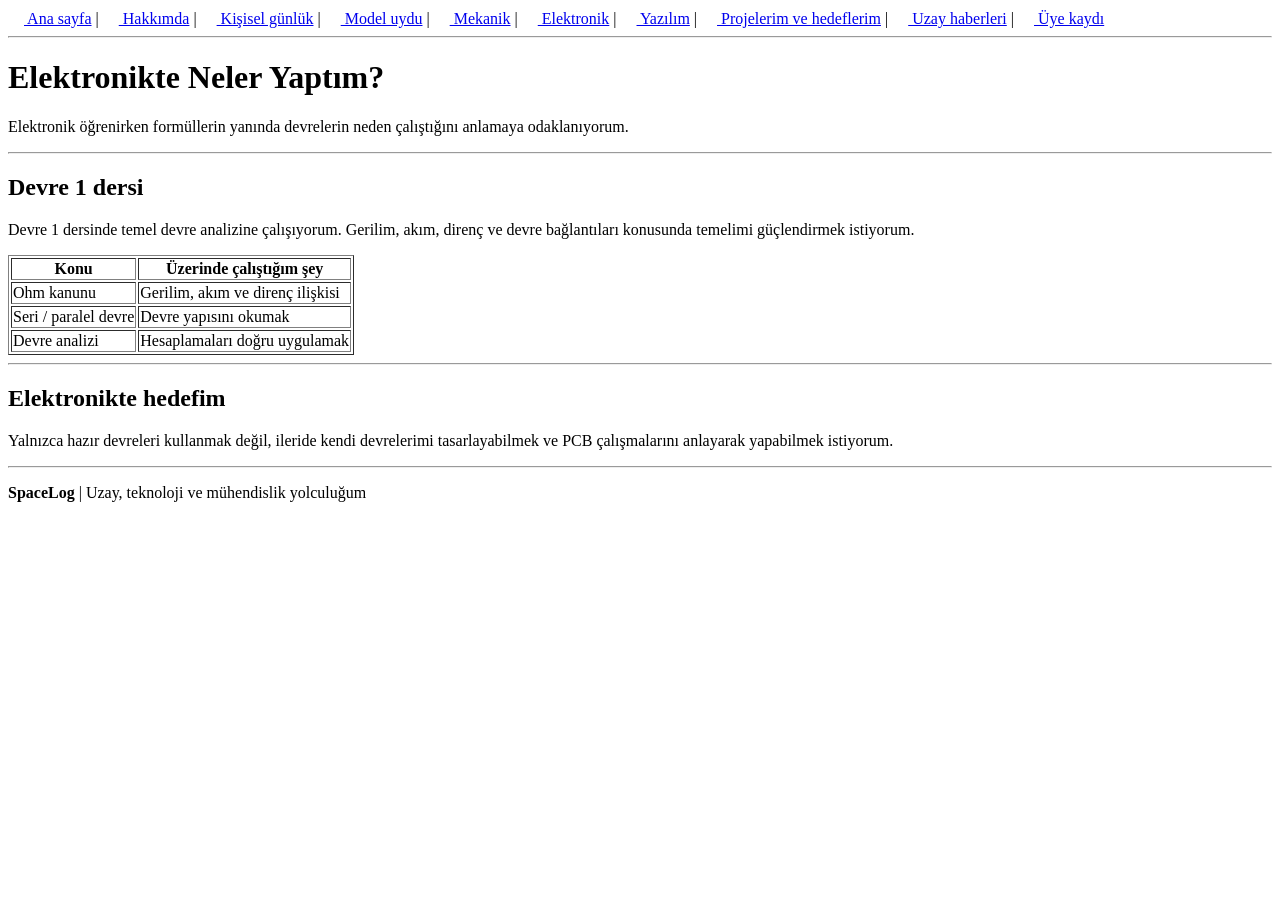
==== elektronik.html @ 5f001775 "Hafta 1 - HTML ve CSS dosyalari" ====
<!DOCTYPE html>
<html lang="tr">
    <head>
        <meta charset="UTF-8">
        <title>SpaceLog | Elektronik Günlüğüm</title>
        <link rel="stylesheet" href="css/stil.css">
    </head>
    <body>
        <a href="index.html"><img src="img/home.png" width="16" height="16" alt=""> Ana sayfa</a>
        |
        <a href="hakkimda.html"><img src="img/minik-yildiz.png" width="16" height="16" alt=""> Hakkımda</a>
        |
        <a href="gunluk.html"><img src="img/minik-yildiz.png" width="16" height="16" alt=""> Kişisel günlük</a>
        |
        <a href="uydu.html"><img src="img/minik-uydu.png" width="16" height="16" alt=""> Model uydu</a>
        |
        <a href="mekanik.html"><img src="img/minik-arac.png" width="16" height="16" alt=""> Mekanik</a>
        |
        <a href="elektronik.html"><img src="img/minik-cip.png" width="16" height="16" alt=""> Elektronik</a>
        |
        <a href="yazilim.html"><img src="img/minik-cip.png" width="16" height="16" alt=""> Yazılım</a>
        |
        <a href="hedefler.html"><img src="img/minik-roket.png" width="16" height="16" alt=""> Projelerim ve hedeflerim</a>
        |
        <a href="haberler.html"><img src="img/minik-roket.png" width="16" height="16" alt=""> Uzay haberleri</a>
        |
        <a href="uyelik.html"><img src="img/minik-yildiz.png" width="16" height="16" alt=""> Üye kaydı</a>
        <hr>
        <h1>Elektronikte Neler Yaptım?</h1>
        <p>Elektronik öğrenirken formüllerin yanında devrelerin neden çalıştığını anlamaya odaklanıyorum.</p>
        <hr>
        <h2>Devre 1 dersi</h2>
        <p>Devre 1 dersinde temel devre analizine çalışıyorum. Gerilim, akım, direnç ve devre bağlantıları konusunda temelimi güçlendirmek istiyorum.</p>
        <table border="1">
            <tr>
                <th>Konu</th>
                <th>Üzerinde çalıştığım şey</th>
            </tr>
            <tr>
                <td>Ohm kanunu</td>
                <td>Gerilim, akım ve direnç ilişkisi</td>
            </tr>
            <tr>
                <td>Seri / paralel devre</td>
                <td>Devre yapısını okumak</td>
            </tr>
            <tr>
                <td>Devre analizi</td>
                <td>Hesaplamaları doğru uygulamak</td>
            </tr>
        </table>
        <hr>
        <h2>Elektronikte hedefim</h2>
        <p>Yalnızca hazır devreleri kullanmak değil, ileride kendi devrelerimi tasarlayabilmek ve PCB çalışmalarını anlayarak yapabilmek istiyorum.</p>
        <hr>
        <p><strong>SpaceLog</strong> | Uzay, teknoloji ve mühendislik yolculuğum</p>
    </body>
</html>
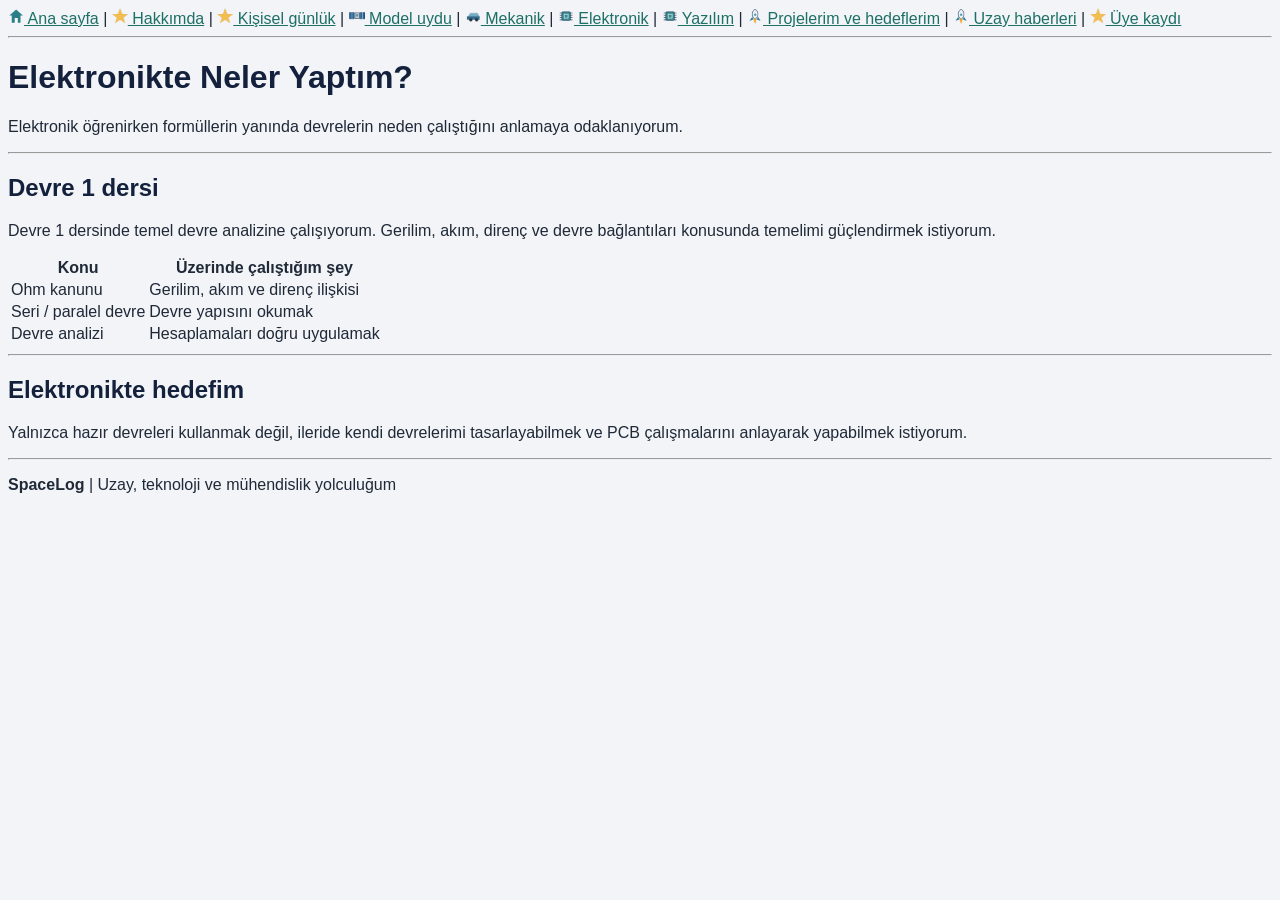
==== commit 1bddb8e4: "Hafta 2 - HTML ve tablo duzenlemeleri" ====
--- a/elektronik.html
+++ b/elektronik.html
@@ -26,12 +26,13 @@
         |
         <a href="uyelik.html"><img src="img/minik-yildiz.png" width="16" height="16" alt=""> Üye kaydı</a>
         <hr>
+        <main>
         <h1>Elektronikte Neler Yaptım?</h1>
         <p>Elektronik öğrenirken formüllerin yanında devrelerin neden çalıştığını anlamaya odaklanıyorum.</p>
         <hr>
         <h2>Devre 1 dersi</h2>
         <p>Devre 1 dersinde temel devre analizine çalışıyorum. Gerilim, akım, direnç ve devre bağlantıları konusunda temelimi güçlendirmek istiyorum.</p>
-        <table border="1">
+        <table>
             <tr>
                 <th>Konu</th>
                 <th>Üzerinde çalıştığım şey</th>
@@ -54,5 +55,6 @@
         <p>Yalnızca hazır devreleri kullanmak değil, ileride kendi devrelerimi tasarlayabilmek ve PCB çalışmalarını anlayarak yapabilmek istiyorum.</p>
         <hr>
         <p><strong>SpaceLog</strong> | Uzay, teknoloji ve mühendislik yolculuğum</p>
+        </main>
     </body>
 </html>
--- a/css/stil.css
+++ b/css/stil.css
@@ -0,0 +1,17 @@
+body {
+    font-family: Arial, sans-serif;
+    color: #1F2937;
+    background-color: #F2F4F7;
+}
+
+h1, h2 {
+    color: #14213D;
+}
+
+a {
+    color: #1D7066;
+}
+
+a:hover {
+    color: #FCA311;
+}
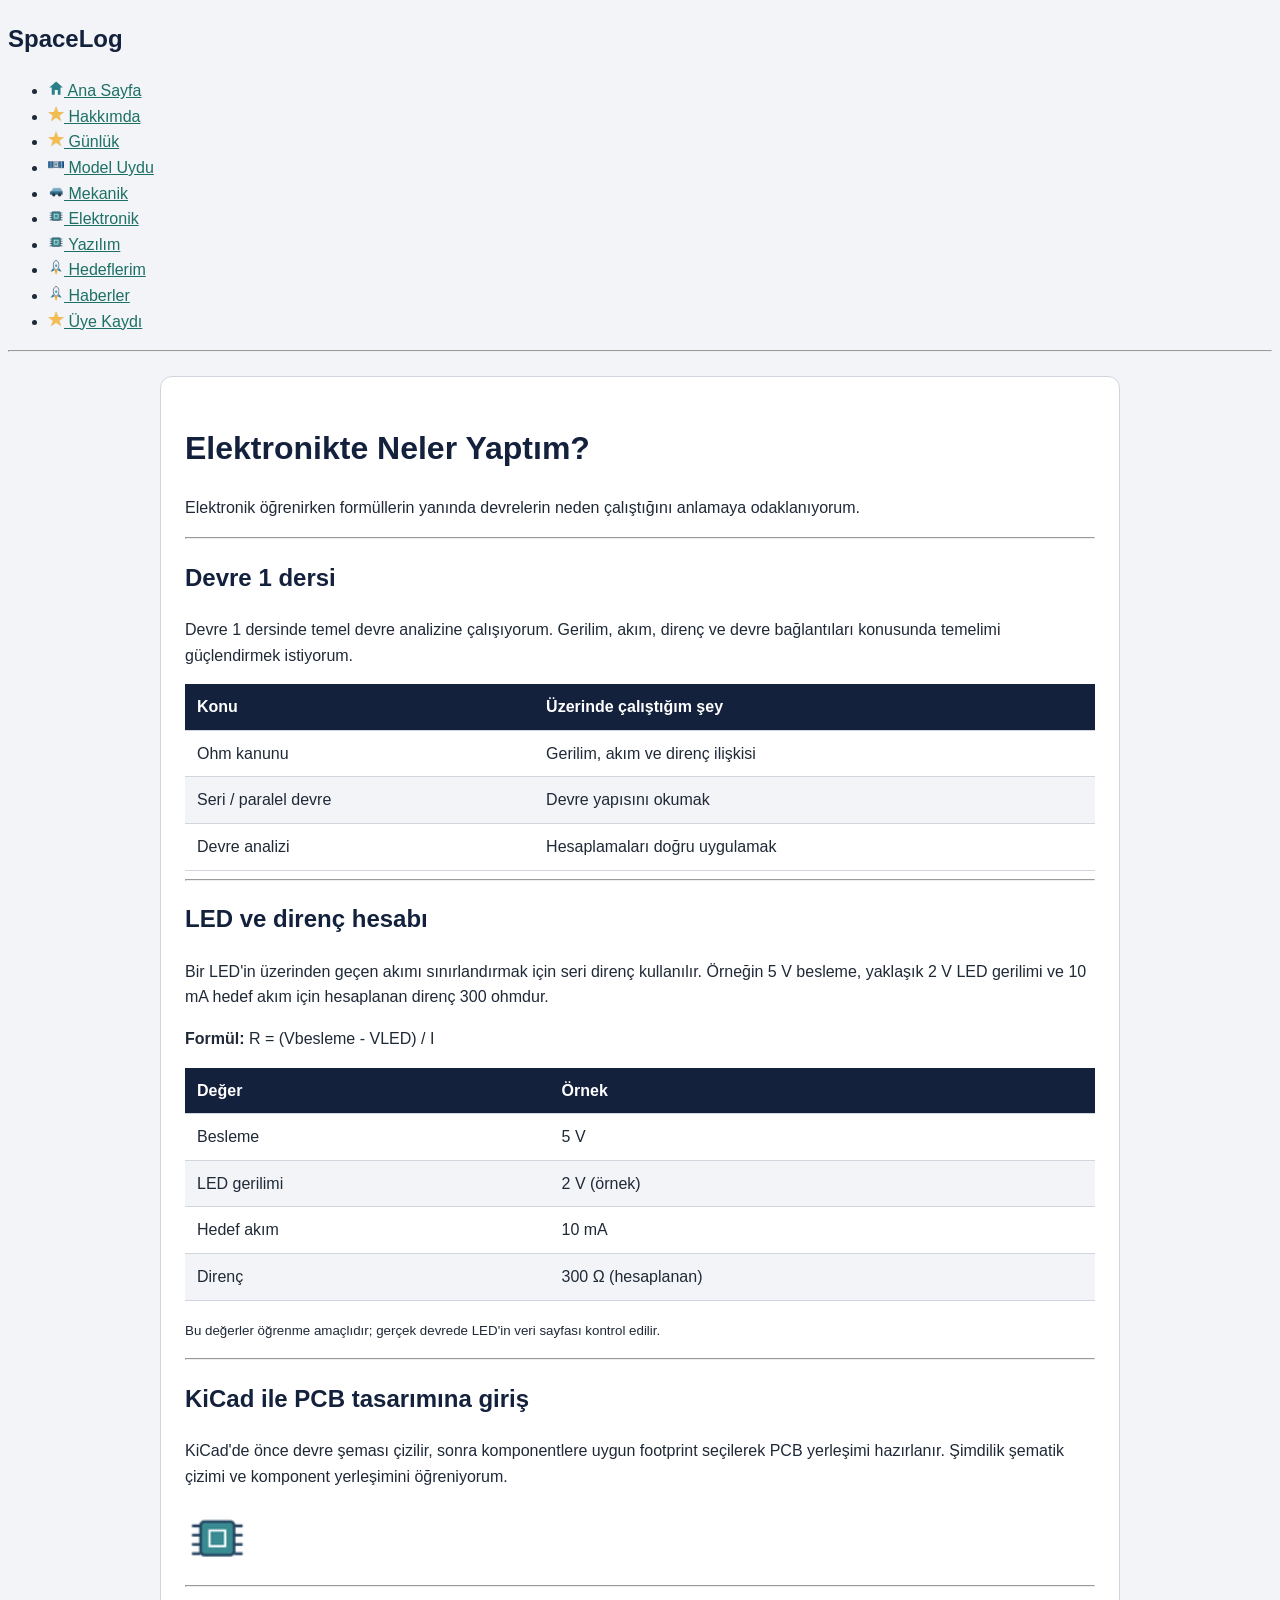
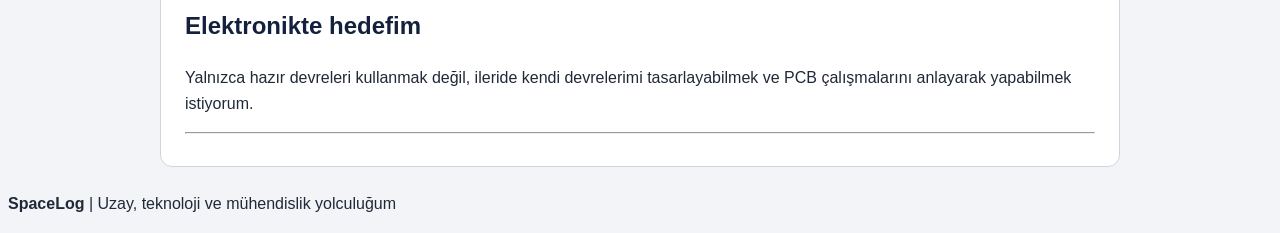
==== commit 0a78ad83: "Hafta 3 - HTML sayfa ve içerik güncellemeleri" ====
--- a/elektronik.html
+++ b/elektronik.html
@@ -2,29 +2,29 @@
 <html lang="tr">
     <head>
         <meta charset="UTF-8">
+        <meta name="viewport" content="width=device-width, initial-scale=1.0">
         <title>SpaceLog | Elektronik Günlüğüm</title>
         <link rel="stylesheet" href="css/stil.css">
     </head>
     <body>
-        <a href="index.html"><img src="img/home.png" width="16" height="16" alt=""> Ana sayfa</a>
-        |
-        <a href="hakkimda.html"><img src="img/minik-yildiz.png" width="16" height="16" alt=""> Hakkımda</a>
-        |
-        <a href="gunluk.html"><img src="img/minik-yildiz.png" width="16" height="16" alt=""> Kişisel günlük</a>
-        |
-        <a href="uydu.html"><img src="img/minik-uydu.png" width="16" height="16" alt=""> Model uydu</a>
-        |
-        <a href="mekanik.html"><img src="img/minik-arac.png" width="16" height="16" alt=""> Mekanik</a>
-        |
-        <a href="elektronik.html"><img src="img/minik-cip.png" width="16" height="16" alt=""> Elektronik</a>
-        |
-        <a href="yazilim.html"><img src="img/minik-cip.png" width="16" height="16" alt=""> Yazılım</a>
-        |
-        <a href="hedefler.html"><img src="img/minik-roket.png" width="16" height="16" alt=""> Projelerim ve hedeflerim</a>
-        |
-        <a href="haberler.html"><img src="img/minik-roket.png" width="16" height="16" alt=""> Uzay haberleri</a>
-        |
-        <a href="uyelik.html"><img src="img/minik-yildiz.png" width="16" height="16" alt=""> Üye kaydı</a>
+        <header>
+            <h2 class="site-adi">SpaceLog</h2>
+            <nav aria-label="Ana menü">
+                <ul>
+                    <li><a href="index.html"><img src="img/home.png" alt="" width="16" height="16"> Ana Sayfa</a></li>
+                    <li><a href="hakkimda.html"><img src="img/minik-yildiz.png" alt="" width="16" height="16"> Hakkımda</a></li>
+                    <li><a href="gunluk.html"><img src="img/minik-yildiz.png" alt="" width="16" height="16"> Günlük</a></li>
+                    <li><a href="uydu.html"><img src="img/minik-uydu.png" alt="" width="16" height="16"> Model Uydu</a></li>
+                    <li><a href="mekanik.html"><img src="img/minik-arac.png" alt="" width="16" height="16"> Mekanik</a></li>
+                    <li><a href="elektronik.html" class="aktif"><img src="img/minik-cip.png" alt="" width="16" height="16"> Elektronik</a></li>
+                    <li><a href="yazilim.html"><img src="img/minik-cip.png" alt="" width="16" height="16"> Yazılım</a></li>
+                    <li><a href="hedefler.html"><img src="img/minik-roket.png" alt="" width="16" height="16"> Hedeflerim</a></li>
+                    <li><a href="haberler.html"><img src="img/minik-roket.png" alt="" width="16" height="16"> Haberler</a></li>
+                    <li><a href="uyelik.html"><img src="img/minik-yildiz.png" alt="" width="16" height="16"> Üye Kaydı</a></li>
+                </ul>
+            </nav>
+        </header>
+
         <hr>
         <main>
         <h1>Elektronikte Neler Yaptım?</h1>
@@ -32,7 +32,8 @@
         <hr>
         <h2>Devre 1 dersi</h2>
         <p>Devre 1 dersinde temel devre analizine çalışıyorum. Gerilim, akım, direnç ve devre bağlantıları konusunda temelimi güçlendirmek istiyorum.</p>
-        <table>
+        <div class="tablo-kutu">
+<table>
             <tr>
                 <th>Konu</th>
                 <th>Üzerinde çalıştığım şey</th>
@@ -50,11 +51,33 @@
                 <td>Hesaplamaları doğru uygulamak</td>
             </tr>
         </table>
+        </div>
+        <hr>
+
+        <section>
+            <h2>LED ve direnç hesabı</h2>
+            <p>Bir LED'in üzerinden geçen akımı sınırlandırmak için seri direnç kullanılır. Örneğin 5 V besleme, yaklaşık 2 V LED gerilimi ve 10 mA hedef akım için hesaplanan direnç 300 ohmdur.</p>
+            <p><strong>Formül:</strong> R = (Vbesleme - VLED) / I</p>
+            <div class="tablo-kutu"><table>
+                <tr><th>Değer</th><th>Örnek</th></tr>
+                <tr><td>Besleme</td><td>5 V</td></tr>
+                <tr><td>LED gerilimi</td><td>2 V (örnek)</td></tr>
+                <tr><td>Hedef akım</td><td>10 mA</td></tr>
+                <tr><td>Direnç</td><td>300 Ω (hesaplanan)</td></tr>
+            </table></div>
+            <p><small>Bu değerler öğrenme amaçlıdır; gerçek devrede LED'in veri sayfası kontrol edilir.</small></p>
+        </section>
+        <hr>
+        <section>
+            <h2>KiCad ile PCB tasarımına giriş</h2>
+            <p>KiCad'de önce devre şeması çizilir, sonra komponentlere uygun footprint seçilerek PCB yerleşimi hazırlanır. Şimdilik şematik çizimi ve komponent yerleşimini öğreniyorum.</p>
+            <img src="img/minik-cip.png" width="64" alt="Elektronik bölüm simgesi">
+        </section>
         <hr>
         <h2>Elektronikte hedefim</h2>
         <p>Yalnızca hazır devreleri kullanmak değil, ileride kendi devrelerimi tasarlayabilmek ve PCB çalışmalarını anlayarak yapabilmek istiyorum.</p>
         <hr>
-        <p><strong>SpaceLog</strong> | Uzay, teknoloji ve mühendislik yolculuğum</p>
         </main>
+        <footer><p><strong>SpaceLog</strong> | Uzay, teknoloji ve mühendislik yolculuğum</p></footer>
     </body>
 </html>
--- a/css/stil.css
+++ b/css/stil.css
@@ -1,17 +1,87 @@
+:root {
+    --ana-renk: #14213D;
+    --vurgu-renk: #FCA311;
+    --baglanti-renk: #1D7066;
+    --zemin: #F2F4F7;
+    --metin: #1F2937;
+    --kenar: #D0D5DD;
+}
+
+* {
+    box-sizing: border-box;
+}
+
 body {
     font-family: Arial, sans-serif;
-    color: #1F2937;
-    background-color: #F2F4F7;
+    font-size: 1rem;
+    line-height: 1.6;
+    color: var(--metin);
+    background-color: var(--zemin);
 }
 
 h1, h2 {
-    color: #14213D;
+    color: var(--ana-renk);
 }
 
 a {
-    color: #1D7066;
+    color: var(--baglanti-renk);
 }
 
 a:hover {
-    color: #FCA311;
+    color: var(--vurgu-renk);
 }
+
+
+main {
+    max-width: 960px;
+    margin: 24px auto;
+    padding: 24px;
+    background-color: white;
+    border: 1px solid var(--kenar);
+    border-radius: 12px;
+}
+
+/* Tablo - kenarlıklar artık CSS'te */
+table {
+    width: 100%;
+    border-collapse: collapse;
+}
+
+th, td {
+    padding: 10px 12px;
+    text-align: left;
+    border-bottom: 1px solid var(--kenar);
+}
+
+th {
+    background-color: var(--ana-renk);
+    color: white;
+}
+
+tr:nth-child(odd) {
+    background-color: var(--zemin);
+}
+
+/* Form elemanları */
+input, select, textarea {
+    max-width: 400px;
+    padding: 8px 10px;
+    border: 1px solid var(--kenar);
+    border-radius: 6px;
+    font: inherit;
+}
+
+input[type="radio"], input[type="checkbox"] {
+    width: auto;
+}
+
+input:focus, select:focus, textarea:focus {
+    outline: 2px solid var(--vurgu-renk);
+}
+
+input[type="button"] {
+    background-color: var(--vurgu-renk);
+    color: var(--ana-renk);
+    font-weight: bold;
+    cursor: pointer;
+}
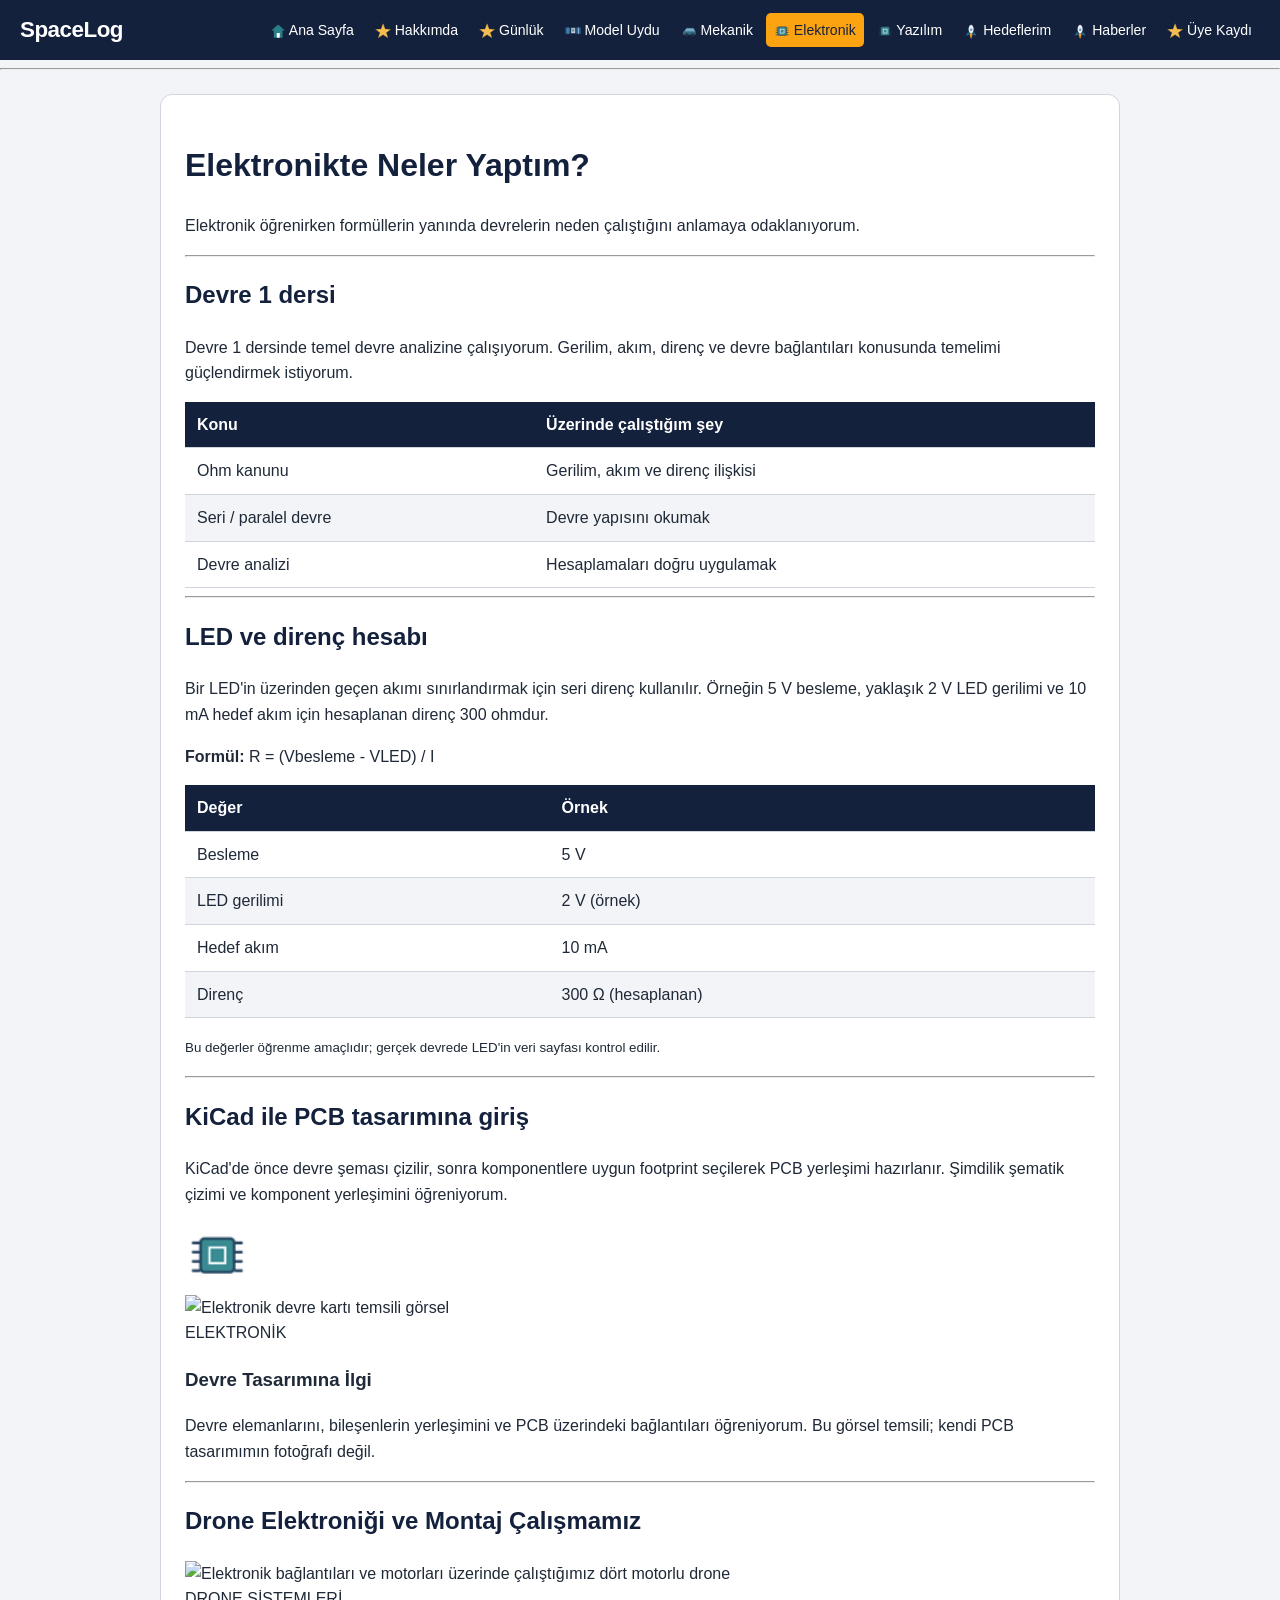
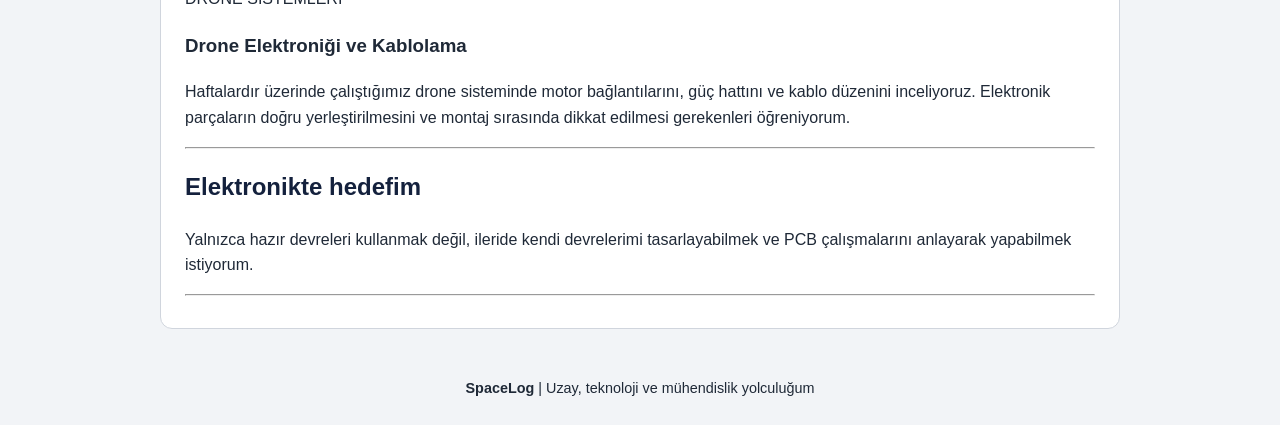
==== commit 05887e03: "Hafta 4 - HTML ve yeni sayfa tasarimi" ====
--- a/elektronik.html
+++ b/elektronik.html
@@ -1,83 +1,92 @@
 <!DOCTYPE html>
+
 <html lang="tr">
-    <head>
-        <meta charset="UTF-8">
-        <meta name="viewport" content="width=device-width, initial-scale=1.0">
-        <title>SpaceLog | Elektronik Günlüğüm</title>
-        <link rel="stylesheet" href="css/stil.css">
-    </head>
-    <body>
-        <header>
-            <h2 class="site-adi">SpaceLog</h2>
-            <nav aria-label="Ana menü">
-                <ul>
-                    <li><a href="index.html"><img src="img/home.png" alt="" width="16" height="16"> Ana Sayfa</a></li>
-                    <li><a href="hakkimda.html"><img src="img/minik-yildiz.png" alt="" width="16" height="16"> Hakkımda</a></li>
-                    <li><a href="gunluk.html"><img src="img/minik-yildiz.png" alt="" width="16" height="16"> Günlük</a></li>
-                    <li><a href="uydu.html"><img src="img/minik-uydu.png" alt="" width="16" height="16"> Model Uydu</a></li>
-                    <li><a href="mekanik.html"><img src="img/minik-arac.png" alt="" width="16" height="16"> Mekanik</a></li>
-                    <li><a href="elektronik.html" class="aktif"><img src="img/minik-cip.png" alt="" width="16" height="16"> Elektronik</a></li>
-                    <li><a href="yazilim.html"><img src="img/minik-cip.png" alt="" width="16" height="16"> Yazılım</a></li>
-                    <li><a href="hedefler.html"><img src="img/minik-roket.png" alt="" width="16" height="16"> Hedeflerim</a></li>
-                    <li><a href="haberler.html"><img src="img/minik-roket.png" alt="" width="16" height="16"> Haberler</a></li>
-                    <li><a href="uyelik.html"><img src="img/minik-yildiz.png" alt="" width="16" height="16"> Üye Kaydı</a></li>
-                </ul>
-            </nav>
-        </header>
-
-        <hr>
-        <main>
-        <h1>Elektronikte Neler Yaptım?</h1>
-        <p>Elektronik öğrenirken formüllerin yanında devrelerin neden çalıştığını anlamaya odaklanıyorum.</p>
-        <hr>
-        <h2>Devre 1 dersi</h2>
-        <p>Devre 1 dersinde temel devre analizine çalışıyorum. Gerilim, akım, direnç ve devre bağlantıları konusunda temelimi güçlendirmek istiyorum.</p>
-        <div class="tablo-kutu">
+<head>
+<meta charset="utf-8"/>
+<meta content="width=device-width, initial-scale=1.0" name="viewport"/>
+<title>SpaceLog | Elektronik Günlüğüm</title>
+<link href="css/stil.css" rel="stylesheet"/>
+</head>
+<body class="ic-sayfa-koyu">
+<header>
+<h2 class="site-adi">SpaceLog</h2>
+<nav aria-label="Ana menü">
+<ul>
+<li><a href="index.html"><img alt="" height="16" src="img/home.png" width="16"/> Ana Sayfa</a></li>
+<li><a href="hakkimda.html"><img alt="" height="16" src="img/minik-yildiz.png" width="16"/> Hakkımda</a></li>
+<li><a href="gunluk.html"><img alt="" height="16" src="img/minik-yildiz.png" width="16"/> Günlük</a></li>
+<li><a href="uydu.html"><img alt="" height="16" src="img/minik-uydu.png" width="16"/> Model Uydu</a></li>
+<li><a href="mekanik.html"><img alt="" height="16" src="img/minik-arac.png" width="16"/> Mekanik</a></li>
+<li><a class="aktif" href="elektronik.html"><img alt="" height="16" src="img/minik-cip.png" width="16"/> Elektronik</a></li>
+<li><a href="yazilim.html"><img alt="" height="16" src="img/minik-cip.png" width="16"/> Yazılım</a></li>
+<li><a href="hedefler.html"><img alt="" height="16" src="img/minik-roket.png" width="16"/> Hedeflerim</a></li>
+<li><a href="haberler.html"><img alt="" height="16" src="img/minik-roket.png" width="16"/> Haberler</a></li>
+<li><a href="uyelik.html"><img alt="" height="16" src="img/minik-yildiz.png" width="16"/> Üye Kaydı</a></li>
+</ul>
+</nav>
+</header>
+<hr/>
+<main>
+<h1>Elektronikte Neler Yaptım?</h1>
+<p>Elektronik öğrenirken formüllerin yanında devrelerin neden çalıştığını anlamaya odaklanıyorum.</p>
+<hr/>
+<h2>Devre 1 dersi</h2>
+<p>Devre 1 dersinde temel devre analizine çalışıyorum. Gerilim, akım, direnç ve devre bağlantıları konusunda temelimi güçlendirmek istiyorum.</p>
+<div class="tablo-kutu">
 <table>
-            <tr>
-                <th>Konu</th>
-                <th>Üzerinde çalıştığım şey</th>
-            </tr>
-            <tr>
-                <td>Ohm kanunu</td>
-                <td>Gerilim, akım ve direnç ilişkisi</td>
-            </tr>
-            <tr>
-                <td>Seri / paralel devre</td>
-                <td>Devre yapısını okumak</td>
-            </tr>
-            <tr>
-                <td>Devre analizi</td>
-                <td>Hesaplamaları doğru uygulamak</td>
-            </tr>
-        </table>
-        </div>
-        <hr>
-
-        <section>
-            <h2>LED ve direnç hesabı</h2>
-            <p>Bir LED'in üzerinden geçen akımı sınırlandırmak için seri direnç kullanılır. Örneğin 5 V besleme, yaklaşık 2 V LED gerilimi ve 10 mA hedef akım için hesaplanan direnç 300 ohmdur.</p>
-            <p><strong>Formül:</strong> R = (Vbesleme - VLED) / I</p>
-            <div class="tablo-kutu"><table>
-                <tr><th>Değer</th><th>Örnek</th></tr>
-                <tr><td>Besleme</td><td>5 V</td></tr>
-                <tr><td>LED gerilimi</td><td>2 V (örnek)</td></tr>
-                <tr><td>Hedef akım</td><td>10 mA</td></tr>
-                <tr><td>Direnç</td><td>300 Ω (hesaplanan)</td></tr>
-            </table></div>
-            <p><small>Bu değerler öğrenme amaçlıdır; gerçek devrede LED'in veri sayfası kontrol edilir.</small></p>
-        </section>
-        <hr>
-        <section>
-            <h2>KiCad ile PCB tasarımına giriş</h2>
-            <p>KiCad'de önce devre şeması çizilir, sonra komponentlere uygun footprint seçilerek PCB yerleşimi hazırlanır. Şimdilik şematik çizimi ve komponent yerleşimini öğreniyorum.</p>
-            <img src="img/minik-cip.png" width="64" alt="Elektronik bölüm simgesi">
-        </section>
-        <hr>
-        <h2>Elektronikte hedefim</h2>
-        <p>Yalnızca hazır devreleri kullanmak değil, ileride kendi devrelerimi tasarlayabilmek ve PCB çalışmalarını anlayarak yapabilmek istiyorum.</p>
-        <hr>
-        </main>
-        <footer><p><strong>SpaceLog</strong> | Uzay, teknoloji ve mühendislik yolculuğum</p></footer>
-    </body>
-</html>
+<tr>
+<th>Konu</th>
+<th>Üzerinde çalıştığım şey</th>
+</tr>
+<tr>
+<td>Ohm kanunu</td>
+<td>Gerilim, akım ve direnç ilişkisi</td>
+</tr>
+<tr>
+<td>Seri / paralel devre</td>
+<td>Devre yapısını okumak</td>
+</tr>
+<tr>
+<td>Devre analizi</td>
+<td>Hesaplamaları doğru uygulamak</td>
+</tr>
+</table>
+</div>
+<hr/>
+<section>
+<h2>LED ve direnç hesabı</h2>
+<p>Bir LED'in üzerinden geçen akımı sınırlandırmak için seri direnç kullanılır. Örneğin 5 V besleme, yaklaşık 2 V LED gerilimi ve 10 mA hedef akım için hesaplanan direnç 300 ohmdur.</p>
+<p><strong>Formül:</strong> R = (Vbesleme - VLED) / I</p>
+<div class="tablo-kutu"><table>
+<tr><th>Değer</th><th>Örnek</th></tr>
+<tr><td>Besleme</td><td>5 V</td></tr>
+<tr><td>LED gerilimi</td><td>2 V (örnek)</td></tr>
+<tr><td>Hedef akım</td><td>10 mA</td></tr>
+<tr><td>Direnç</td><td>300 Ω (hesaplanan)</td></tr>
+</table></div>
+<p><small>Bu değerler öğrenme amaçlıdır; gerçek devrede LED'in veri sayfası kontrol edilir.</small></p>
+</section>
+<hr/>
+<section>
+<h2>KiCad ile PCB tasarımına giriş</h2>
+<p>KiCad'de önce devre şeması çizilir, sonra komponentlere uygun footprint seçilerek PCB yerleşimi hazırlanır. Şimdilik şematik çizimi ve komponent yerleşimini öğreniyorum.</p>
+<img alt="Elektronik bölüm simgesi" src="img/minik-cip.png" width="64"/>
+</section><article class="resimli-blok"><img alt="Elektronik devre kartı temsili görsel" loading="lazy" src="img/ana-elektronik.jpg"/><div><span class="bolum-kicker">ELEKTRONİK</span><h3>Devre Tasarımına İlgi</h3><p>Devre elemanlarını, bileşenlerin yerleşimini ve PCB üzerindeki bağlantıları öğreniyorum. Bu görsel temsili; kendi PCB tasarımımın fotoğrafı değil.</p></div></article>
+<hr/>
+<section class="drone-elektronik">
+<h2>Drone Elektroniği ve Montaj Çalışmamız</h2>
+<article class="resimli-blok">
+<img alt="Elektronik bağlantıları ve motorları üzerinde çalıştığımız dört motorlu drone" loading="lazy" src="img/drone-prototip.jpg"/>
+<div>
+<span class="bolum-kicker">DRONE SİSTEMLERİ</span>
+<h3>Drone Elektroniği ve Kablolama</h3>
+<p>Haftalardır üzerinde çalıştığımız drone sisteminde motor bağlantılarını, güç hattını ve kablo düzenini inceliyoruz. Elektronik parçaların doğru yerleştirilmesini ve montaj sırasında dikkat edilmesi gerekenleri öğreniyorum.</p>
+</div>
+</article>
+</section><hr/><h2>Elektronikte hedefim</h2>
+<p>Yalnızca hazır devreleri kullanmak değil, ileride kendi devrelerimi tasarlayabilmek ve PCB çalışmalarını anlayarak yapabilmek istiyorum.</p>
+<hr/>
+</main>
+<footer><p><strong>SpaceLog</strong> | Uzay, teknoloji ve mühendislik yolculuğum</p></footer>
+</body>
+</html>
--- a/css/stil.css
+++ b/css/stil.css
@@ -1,3 +1,4 @@
+/* Hafta 2 - CSS: Renkler, yazı ayarları ve kutu modeli */
 :root {
     --ana-renk: #14213D;
     --vurgu-renk: #FCA311;
@@ -31,7 +32,7 @@
     color: var(--vurgu-renk);
 }
 
-
+/* İçerik kutusu - slaytın kutu modeli uygulaması */
 main {
     max-width: 960px;
     margin: 24px auto;
@@ -79,9 +80,142 @@
     outline: 2px solid var(--vurgu-renk);
 }
 
-input[type="button"] {
+input[type="button"], input[type="submit"] {
     background-color: var(--vurgu-renk);
     color: var(--ana-renk);
     font-weight: bold;
     cursor: pointer;
 }
+
+/* Hafta 3 - Flexbox ile ortak üst menü */
+header {
+    display: flex;
+    align-items: center;
+    gap: 16px;
+    padding: 12px 20px;
+    background-color: var(--ana-renk);
+    border-radius: 8px;
+}
+.site-adi { color: white; margin: 0; font-size: 1.4rem; }
+nav { margin-left: auto; }
+nav ul { display: flex; flex-wrap: wrap; gap: 5px; margin: 0; padding: 0; list-style: none; }
+nav a { display: block; padding: 6px 8px; border-radius: 5px; color: white; text-decoration: none; font-size: 0.88rem; }
+nav a:hover, nav a.aktif { background-color: var(--vurgu-renk); color: var(--ana-renk); }
+nav img { vertical-align: middle; }
+footer { text-align: center; font-size: 0.9rem; }
+
+/* Yeni eklenen küçük içerik bölümleri */
+.haber-kutu { display: flex; gap: 16px; align-items: flex-start; border-bottom: 1px solid var(--kenar); padding: 12px 0; }
+.haber-kutu img { flex-shrink: 0; }
+.haber-kutu h3 { margin-top: 0; }
+.calisma-kutulari { display: flex; gap: 12px; flex-wrap: wrap; }
+.calisma-kutu { flex: 1 1 190px; padding: 12px; border: 1px solid var(--kenar); border-radius: 8px; }
+.calisma-kutu h3 { margin: 4px 0; }
+.calisma-kutu p { margin: 8px 0; }
+.tablo-kutu { overflow-x: auto; }
+main img { max-width: 100%; height: auto; }
+
+/* Hafta 3 - Mobil görünüm (600 piksel ve altı) */
+@media (max-width: 600px) {
+    header { flex-direction: column; align-items: flex-start; padding: 12px; }
+    nav { margin-left: 0; }
+    nav ul { flex-wrap: wrap; }
+    main { margin: 12px 0; padding: 16px; }
+    .haber-kutu { flex-direction: column; }
+    input, select, textarea { max-width: 100%; }
+}
+
+
+/* Hafta 3 ek tasarımı: siyah delik temalı ana sayfa.
+   Diğer sayfaların içerikleri ve açık renkli ana kutuları korunur. */
+body { margin: 0; }
+header { border-radius: 0; }
+header .site-adi { white-space: nowrap; letter-spacing: -0.5px; }
+header nav ul { justify-content: flex-end; }
+header nav a { transition: background-color .2s, color .2s; }
+footer { padding: 10px 14px; }
+
+.ana-sayfa { background: #090a0e; color: #f3f3f3; }
+.ana-sayfa header {
+    background: #09090b;
+    border-bottom: 1px solid #343036;
+    padding: 16px 26px;
+    gap: 22px;
+}
+.ana-sayfa header .site-adi { font-size: 1.65rem; color: white; }
+.ana-sayfa nav a { color: #ededed; font-size: .87rem; padding: 7px 8px; }
+.ana-sayfa nav img { display: none; }
+.ana-sayfa nav a:hover, .ana-sayfa nav a.aktif {
+    color: #ffad4c;
+    background: #29201b;
+}
+.ana-kapak {
+    min-height: 660px;
+    padding: 120px 4% 34px;
+    display: flex;
+    flex-direction: column;
+    justify-content: space-between;
+    gap: 90px;
+    background-image: linear-gradient(90deg, rgba(0,0,0,.84) 0%, rgba(0,0,0,.40) 50%, rgba(0,0,0,.04) 100%), url('../img/siyah-delik-arka-plan.jpg');
+    background-color: #000;
+    background-size: cover;
+    background-position: center;
+}
+.kapak-icerik { max-width: 710px; }
+.ust-etiket { color: #f2b97b; font-size: .82rem; font-weight: bold; letter-spacing: 2px; }
+.ana-kapak h1 { font-size: clamp(3.4rem, 8vw, 6rem); line-height: 1.05; margin: 15px 0 18px; color: white; }
+.kapak-aciklama { font-size: clamp(1.1rem, 2.1vw, 1.55rem); color: #e7e5e4; max-width: 650px; }
+.kapak-baglantilar { display: flex; flex-wrap: wrap; gap: 14px; margin-top: 30px; }
+.kapak-buton { display: inline-block; border-radius: 9px; padding: 12px 22px; text-decoration: none; font-weight: bold; }
+.kapak-buton span { margin-left: 12px; }
+.kapak-buton.birincil { background: #ba722a; color: white; border: 1px solid #f5b264; }
+.kapak-buton.ikincil { background: rgba(0,0,0,.54); color: white; border: 1px solid #ae8b67; }
+.kapak-buton:hover { background: #f1aa55; color: #1b110b; }
+.kapak-kartlar { display: flex; gap: 16px; flex-wrap: wrap; }
+.kapak-kart {
+    flex: 1 1 255px; min-width: 0; display: flex; align-items: center; gap: 14px;
+    text-decoration: none; color: #fff; padding: 14px;
+    background: rgba(20,19,21,.88); border: 1px solid #5b5050;
+    border-radius: 15px;
+}
+.kapak-kart:hover { border-color: #efaa58; background: rgba(48,34,26,.94); color: white; }
+.kapak-kart img { width: 84px; height: 84px; flex-shrink: 0; object-fit: cover; border-radius: 10px; background: #171717; }
+.kapak-kart span:not(.kart-ok) { display: block; min-width: 0; }
+.kapak-kart strong { display: block; font-size: 1.05rem; line-height: 1.2; }
+.kapak-kart small { display: block; color: #c7c5c4; line-height: 1.35; margin-top: 8px; }
+.kapak-kart .kart-ok { margin-left: auto; color: #fcb35e; font-size: 1.6rem; }
+.ana-sayfa main { color: #1F2937; max-width: 1050px; margin: 32px auto; }
+.ana-sayfa footer { color: #bfbec4; }
+.ana-sayfa footer strong { color: #fff; }
+
+@media (max-width: 900px) {
+    .ana-sayfa header { flex-wrap: wrap; }
+    .ana-sayfa nav { margin-left: 0; }
+    .ana-sayfa nav ul { justify-content: flex-start; }
+    .ana-kapak { padding-top: 75px; gap: 60px; min-height: 570px; }
+}
+@media (max-width: 600px) {
+    .ana-sayfa header { padding: 14px; }
+    .ana-sayfa nav a { padding: 6px 7px; }
+    .ana-kapak { min-height: 0; padding: 60px 16px 24px; gap: 60px; background-position: 65% center; }
+    .ust-etiket { font-size: .7rem; letter-spacing: 1px; }
+    .kapak-kart { flex-basis: 100%; }
+    .kapak-kart img { width: 70px; height: 70px; }
+    .ana-sayfa main { margin: 14px 10px; padding: 16px; }
+}
+
+/* Hafta 3: Haber fotoğrafları ve kısa açıklamalar */
+.haber-listesi { display: flex; flex-direction: column; gap: 14px; margin: 22px 0; }
+.haber-karti { display: flex; gap: 18px; align-items: flex-start; padding: 16px; border: 1px solid var(--kenar); border-radius: 10px; background-color: #fbfcfe; }
+.haber-gorsel-baglanti { display: block; flex: 0 0 170px; }
+.haber-karti .haber-fotograf { width: 170px; height: 116px; max-width: 100%; border-radius: 8px; object-fit: cover; display: block; background: #e1e5ea; }
+.haber-metin { min-width: 0; }
+.haber-metin h2 { font-size: 1.08rem; line-height: 1.35; margin: 0 0 6px; }
+.haber-metin p { margin: 6px 0; }
+.haber-tarih { color: #566273; font-size: .86rem; font-weight: bold; }
+.haber-metin small { color: #657080; }
+@media (max-width: 600px) {
+    .haber-karti { flex-direction: column; padding: 13px; }
+    .haber-gorsel-baglanti { flex-basis: auto; width: 100%; }
+    .haber-karti .haber-fotograf { width: 100%; height: 160px; }
+}
